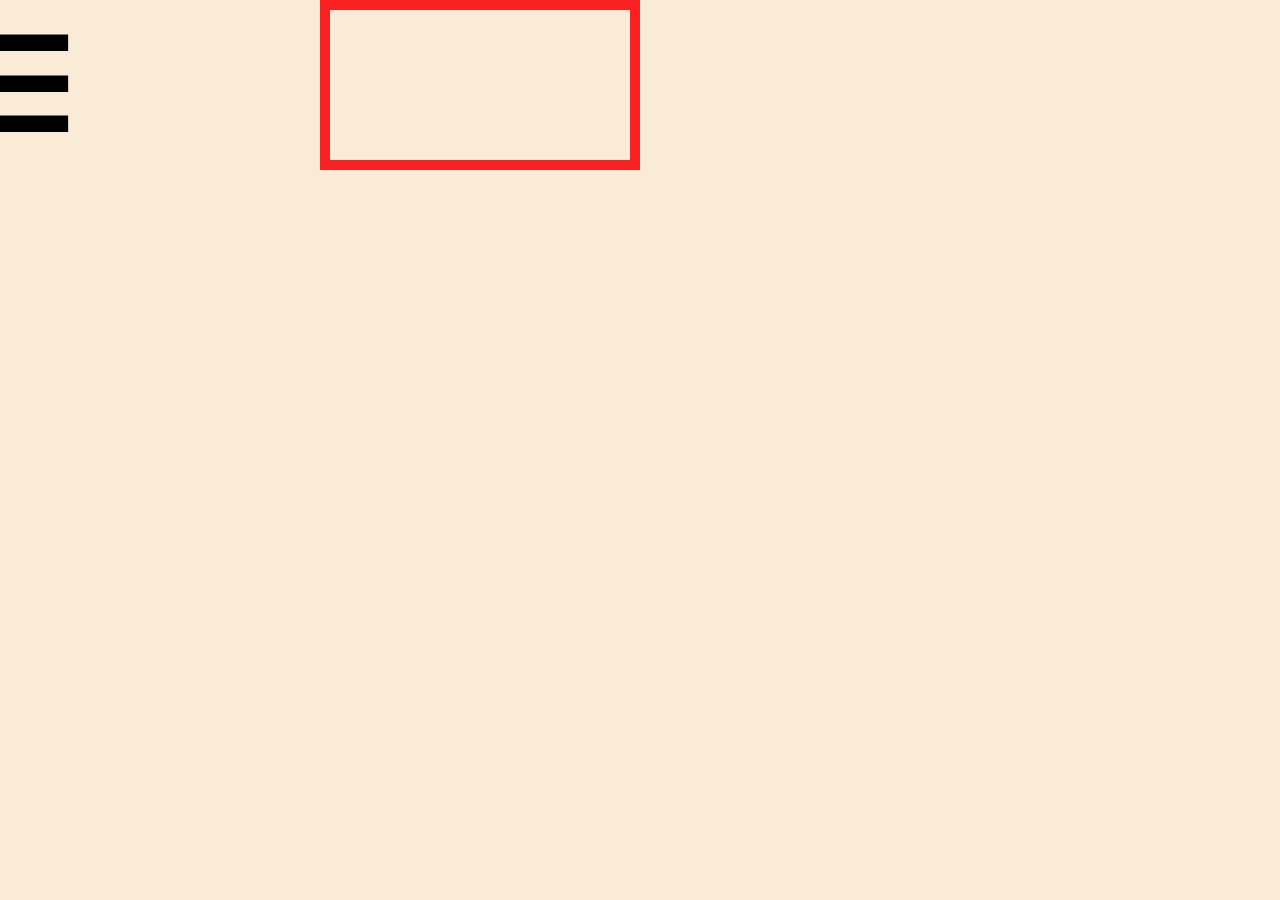
==== HCI Web/index.htm @ 9c1735cf "adding android web app support" ====
<html>
<link rel="manifest" href="manifest.json">
<head>

    <meta name="viewport" content="width=device-width, initial-scale=1.0, maximum-scale=1.0, user-scalable=no" />
    <title>DesktopLayout</title>
    <!-- Scripts -->
    <script src="https://ajax.googleapis.com/ajax/libs/jquery/1.10.2/jquery.min.js"></script>
    <script src="index/JS/lib/adapter.js"></script>
    <script src="./index/JS/index.js"></script>
    <!-- CSS -->
    <link rel="stylesheet" href="./index/CSS/index.css">
    <link href="https://fonts.googleapis.com/css?family=Lato" rel="stylesheet">


</head>
<body onload="onLoadFunction()">

<div class="phoneDiv">
    <video autoplay class="phoneDiv-phone"></video>
</div>

<button class="navBar-toggle" id="navBar-toggle" onclick="toggleNav()">&#9776;</button>
<div class="navBar" id="navBar">

    <h1 class="navBar-post navBar-title">Emojify</h1>
    <button class="navBar-post navBar-button">New Game</button>
    <button class="navBar-post navBar-button">Profile</button>
    <button class="navBar-post navBar-button">Setting</button>
    <button class="navBar-post navBar-button">Dixhuxen</button>
</div>
<div class="navBar-hideBar" id="navBar-hideBar"></div>

</body>
</html>
---- HCI Web/index/CSS/index.css ----
@media screen and (max-height: 450px) {

}


* {
    padding: 0px;
    margin: 0px;
}

body {
    background-color: #faebd7;
    font-family: 'Lato', sans-serif;
}

video {
    border: 10px solid #fa2123;
}



/* Phone Div */
.phoneDiv {
    width: 50vw;
    display: block;
    margin: 0px auto;
}

/* navBarToggle */
.navBar-toggle {
    z-index: 100;
    position: fixed;
    display: block;
    top: 1.2%;
    left: -1vw;
    outline: 0;
    border: none;
    background-color: transparent;
    font-weight: bold;
    font-size: 10vw;
    transition: 0.5s;
}

/* navBar */
.navBar {
    z-index: 5;
    position: fixed;
    display: block;
    width: 60vw;
    top: 0;
    left: 0;
    bottom: 0;
    background-color: #ffbf17;
    transition: 0.5s;
    /*background: linear-gradient(to right, rgba(192, 77, 249, 0.3), rgba(255, 0, 0, 0));*/
}

.navBar-title {
    font-weight: bold;
    font-size: 12vw;
    background-color: transparent;
    padding: 2vw;
    text-align: center;
}

.navBar-post {
    width: 100%;
    border: none;
}

.navBar-button {
    font-weight: bold;
    font-size: 7vw;
    background-color: transparent;
    padding: 2vw 10vw;
    text-align: left;
    border: none;
    transition: 0.3s;
}

.navBar-button:hover {
    color: #000bff;
    margin-left: 2px;
    border: none;
}

.navBar-button:focus {
    text-decoration: none;
    outline: none;
}

.navBar-hideBar {
    z-index: 0;
    position: fixed;
    display: block;
    top: 0;
    left: 0;
    right: 0;
    bottom: 0;
    width: 100vw;
    background-color: #000;
    opacity: 0.3;
}
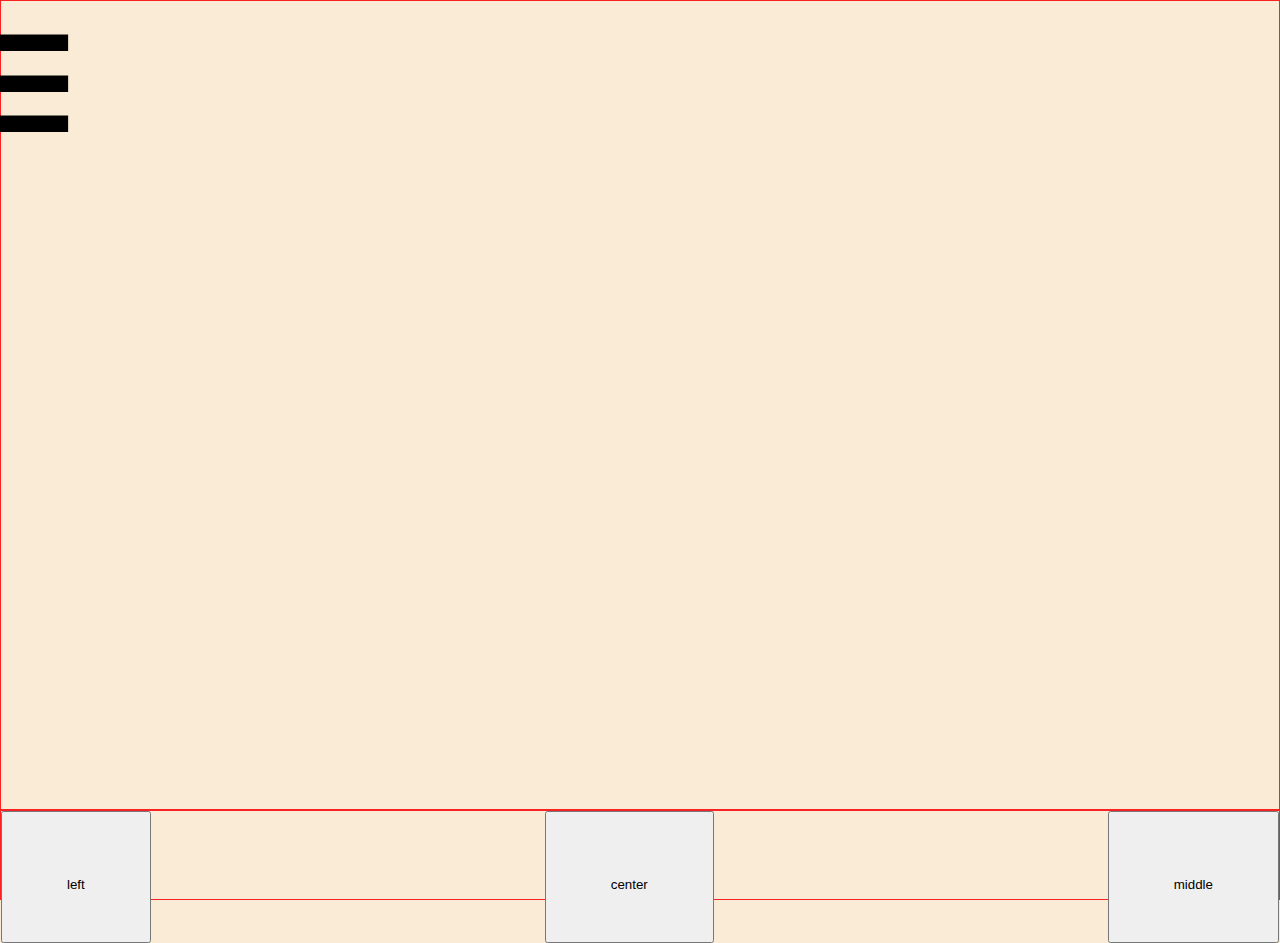
==== commit 82a005b6: "some changes" ====
--- a/HCI Web/index.htm
+++ b/HCI Web/index.htm
@@ -20,6 +20,12 @@
     <video autoplay class="phoneDiv-phone"></video>
 </div>
 
+<div class="actionBar">
+    <button class="actionBar-button actionBar-button-left">left</button>
+    <button class="actionBar-button actionBar-button-center">center</button>
+    <button class="actionBar-button actionBar-button-right">middle</button>
+</div>
+
 <button class="navBar-toggle" id="navBar-toggle" onclick="toggleNav()">&#9776;</button>
 <div class="navBar" id="navBar">
 
@@ -31,5 +37,8 @@
 </div>
 <div class="navBar-hideBar" id="navBar-hideBar"></div>
 
+
+
+
 </body>
 </html>--- a/HCI Web/index/CSS/index.css
+++ b/HCI Web/index/CSS/index.css
@@ -14,16 +14,36 @@
 }
 
 video {
-    border: 10px solid #fa2123;
+    box-sizing: border-box;
+    border: 1px solid #fa2123;
+    height: 100%;
+    width: 100%;
 }
 
 
 
 /* Phone Div */
 .phoneDiv {
-    width: 50vw;
+    width: 100%;
+    height: 90%;
     display: block;
     margin: 0px auto;
+}
+
+
+/* actionBar */
+.actionBar {
+    width: 100%;
+    height:10%;
+    box-sizing: border-box;
+    border: 1px solid #fa2123;
+    display: flex;
+    justify-content: space-between;
+}
+
+.actionBar-button{
+    padding: 5vw;
+
 }
 
 /* navBarToggle */
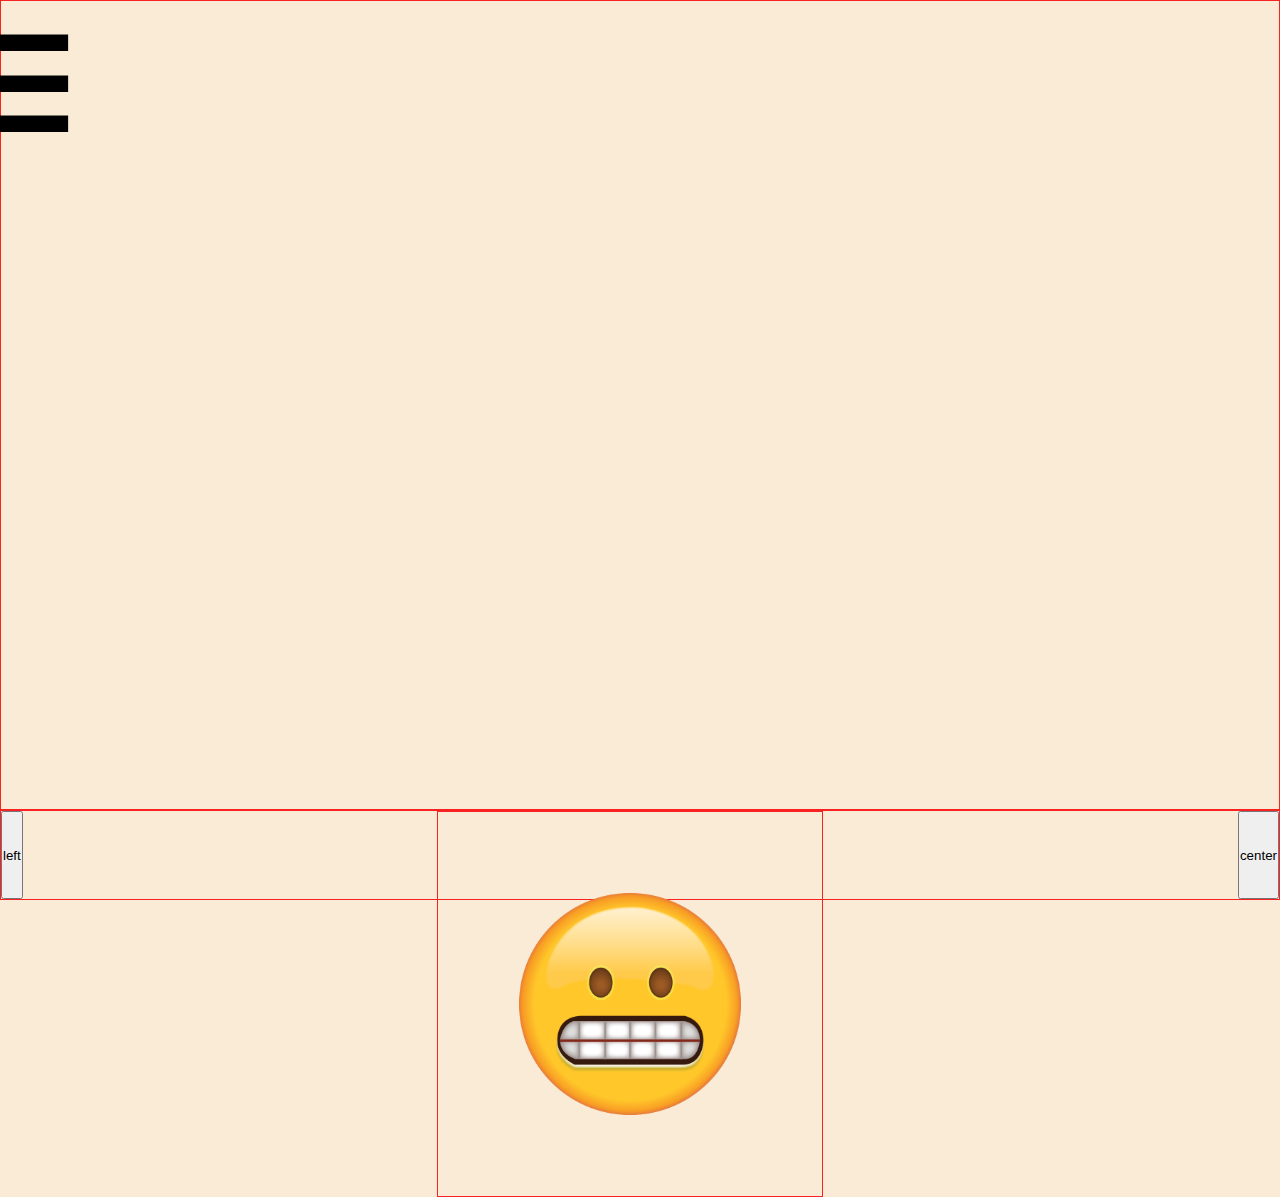
==== commit 379a7c29: "update" ====
--- a/HCI Web/index.htm
+++ b/HCI Web/index.htm
@@ -2,7 +2,7 @@
 <link rel="manifest" href="manifest.json">
 <head>
 
-    <meta name="viewport" content="width=device-width, initial-scale=1.0, maximum-scale=1.0, user-scalable=no" />
+    <meta name="viewport" content="width=device-width, initial-scale=1.0, maximum-scale=1.0, user-scalable=no"/>
     <title>DesktopLayout</title>
     <!-- Scripts -->
     <script src="https://ajax.googleapis.com/ajax/libs/jquery/1.10.2/jquery.min.js"></script>
@@ -22,22 +22,21 @@
 
 <div class="actionBar">
     <button class="actionBar-button actionBar-button-left">left</button>
+
+    <div class="actionBar-button actionBar-button-right">
+        <img class="actionBar-button-image" src="index/RES/grimasse.png"/>
+    </div>
     <button class="actionBar-button actionBar-button-center">center</button>
-    <button class="actionBar-button actionBar-button-right">middle</button>
-</div>
 
-<button class="navBar-toggle" id="navBar-toggle" onclick="toggleNav()">&#9776;</button>
-<div class="navBar" id="navBar">
-
-    <h1 class="navBar-post navBar-title">Emojify</h1>
-    <button class="navBar-post navBar-button">New Game</button>
-    <button class="navBar-post navBar-button">Profile</button>
-    <button class="navBar-post navBar-button">Setting</button>
-    <button class="navBar-post navBar-button">Dixhuxen</button>
-</div>
-<div class="navBar-hideBar" id="navBar-hideBar"></div>
-
-
+    <button class="navBar-toggle" id="navBar-toggle" onclick="toggleNav()">&#9776;</button>
+    <div class="navBar" id="navBar">
+        <h1 class="navBar-post navBar-title">Emojify</h1>
+        <button class="navBar-post navBar-button">New Game</button>
+        <button class="navBar-post navBar-button">Profile</button>
+        <button class="navBar-post navBar-button">Setting</button>
+        <button class="navBar-post navBar-button">Dixhuxen</button>
+    </div>
+    <div class="navBar-hideBar" id="navBar-hideBar"></div>
 
 
 </body>
--- a/HCI Web/index/CSS/index.css
+++ b/HCI Web/index/CSS/index.css
@@ -42,8 +42,14 @@
 }
 
 .actionBar-button{
-    padding: 5vw;
 
+}
+
+.actionBar-button-image {
+    border: 1px solid #fa2123;
+    width: 30vw;
+    height: 30vw;
+    top: -10px
 }
 
 /* navBarToggle */
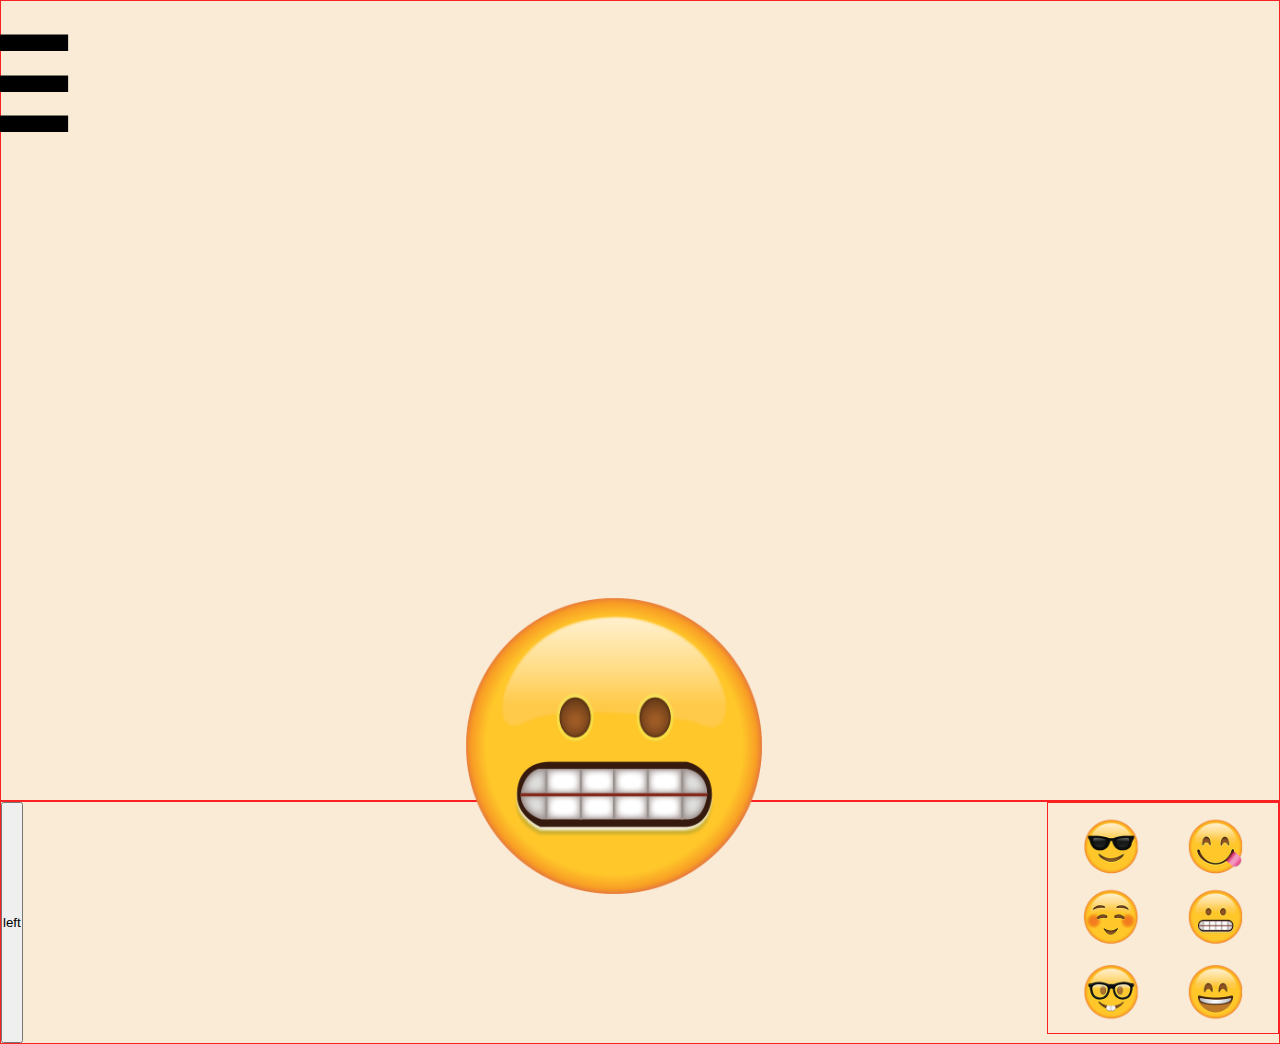
==== commit 0119be23: "changed some layout" ====
--- a/HCI Web/index.htm
+++ b/HCI Web/index.htm
@@ -22,21 +22,26 @@
 
 <div class="actionBar">
     <button class="actionBar-button actionBar-button-left">left</button>
+    <div class="actionBar-button actionBar-button-right">
+        <img class="actionBar-button-image-right" src="index/RES/buttons/selectemoji.png"/>
+    </div>
+</div>
 
-    <div class="actionBar-button actionBar-button-right">
-        <img class="actionBar-button-image" src="index/RES/grimasse.png"/>
-    </div>
-    <button class="actionBar-button actionBar-button-center">center</button>
 
-    <button class="navBar-toggle" id="navBar-toggle" onclick="toggleNav()">&#9776;</button>
-    <div class="navBar" id="navBar">
-        <h1 class="navBar-post navBar-title">Emojify</h1>
-        <button class="navBar-post navBar-button">New Game</button>
-        <button class="navBar-post navBar-button">Profile</button>
-        <button class="navBar-post navBar-button">Setting</button>
-        <button class="navBar-post navBar-button">Dixhuxen</button>
-    </div>
-    <div class="navBar-hideBar" id="navBar-hideBar"></div>
+<div class="">
+    <img class="emojiBar-button-image" src="index/RES/grimasse.png"/>
+</div>
+
+
+<button class="navBar-toggle" id="navBar-toggle" onclick="toggleNav()">&#9776;</button>
+<div class="navBar" id="navBar">
+    <h1 class="navBar-post navBar-title">Emojify</h1>
+    <button class="navBar-post navBar-button">New Game</button>
+    <button class="navBar-post navBar-button">Profile</button>
+    <button class="navBar-post navBar-button">Setting</button>
+    <button class="navBar-post navBar-button">Dixhuxen</button>
+</div>
+<div class="navBar-hideBar" id="navBar-hideBar"></div>
 
 
 </body>
--- a/HCI Web/index/CSS/index.css
+++ b/HCI Web/index/CSS/index.css
@@ -25,7 +25,7 @@
 /* Phone Div */
 .phoneDiv {
     width: 100%;
-    height: 90%;
+    height: 89%;
     display: block;
     margin: 0px auto;
 }
@@ -34,7 +34,7 @@
 /* actionBar */
 .actionBar {
     width: 100%;
-    height:10%;
+    height: 19vw;
     box-sizing: border-box;
     border: 1px solid #fa2123;
     display: flex;
@@ -49,7 +49,24 @@
     border: 1px solid #fa2123;
     width: 30vw;
     height: 30vw;
-    top: -10px
+    bottom: 0px;
+}
+
+.actionBar-button-image-right {
+    border: 1px solid #fa2123;
+    width: 18vw;
+    height: 18vw;
+    bottom: 0px;
+}
+
+/* emojiBar*/
+.emojiBar-button-image {
+    display: block;
+    position: fixed;
+    bottom: -8vw;
+    left: 28vw;
+    width: 40vw;
+    height: 40vw;
 }
 
 /* navBarToggle */
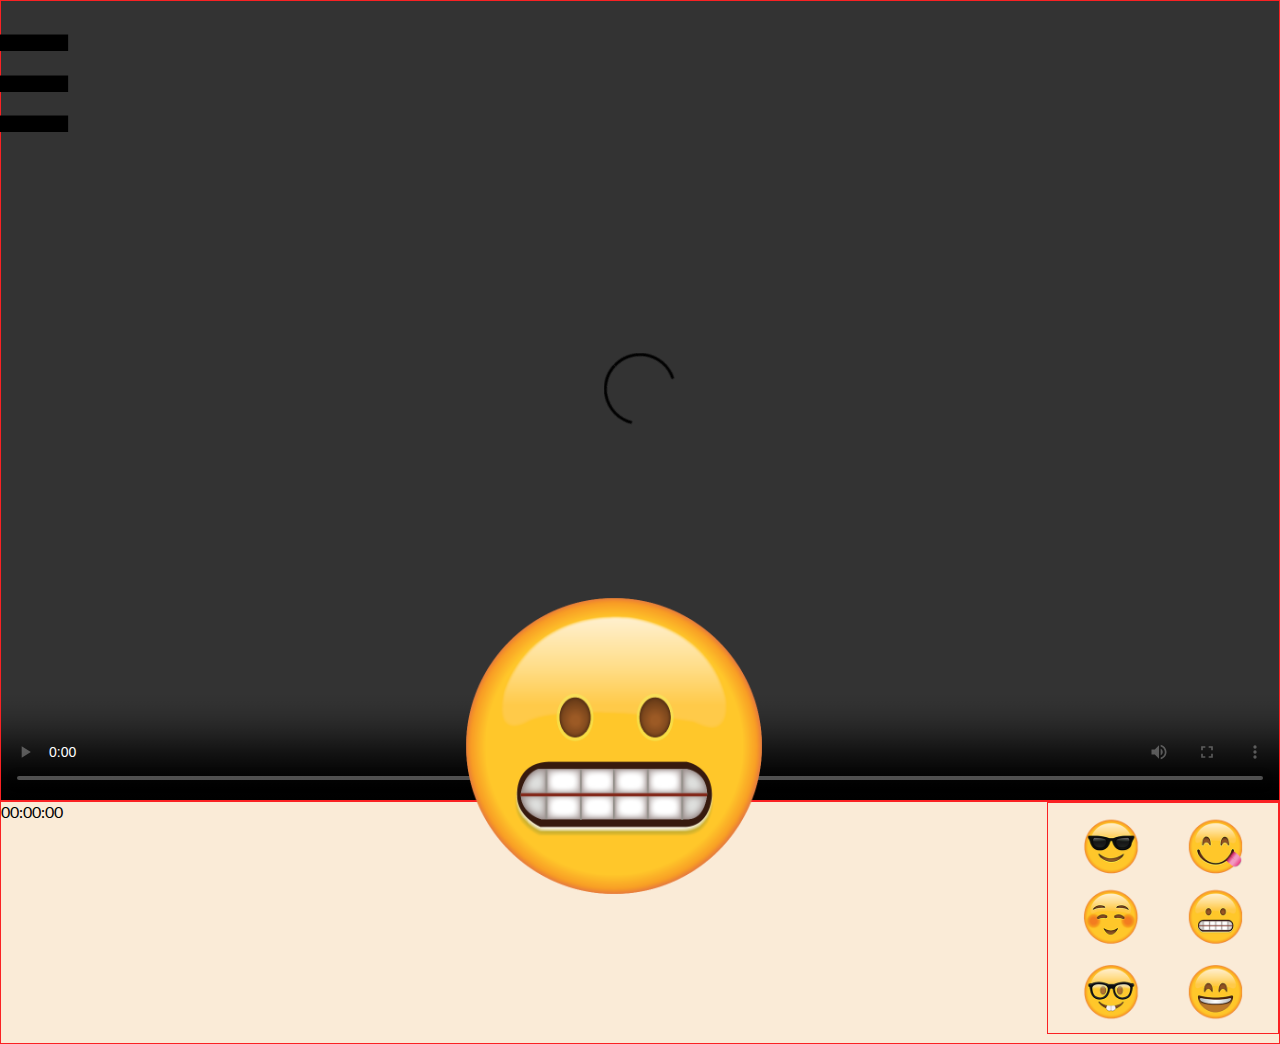
==== commit 4b88ed95: "Cam still not working doe" ====
--- a/HCI Web/index.htm
+++ b/HCI Web/index.htm
@@ -1,3 +1,5 @@
+
+<!DOCTYPE html>
 <html>
 <link rel="manifest" href="manifest.json">
 <head>
@@ -6,30 +8,50 @@
     <title>DesktopLayout</title>
     <!-- Scripts -->
     <script src="https://ajax.googleapis.com/ajax/libs/jquery/1.10.2/jquery.min.js"></script>
-    <script src="index/JS/lib/adapter.js"></script>
+
     <script src="./index/JS/index.js"></script>
+
     <!-- CSS -->
     <link rel="stylesheet" href="./index/CSS/index.css">
+
     <link href="https://fonts.googleapis.com/css?family=Lato" rel="stylesheet">
 
 
 </head>
 <body onload="onLoadFunction()">
 
+
+<div id="overlay" onclick="hideEmojiSelector()">
+    <h1>Select an Emoji</h1>
+
+    <img src="index/RES/grimasse.png" onclick="setEmoji('Grimasse')"/>
+    <img src="index/RES/grinning.png" onclick="setEmoji('Grinning')"/>
+    <img src="index/RES/nerd.png" onclick="setEmoji('Nerd')"/>
+    <img src="index/RES/shy.png" onclick="setEmoji('Shy')"/>
+    <img src="index/RES/sunglasses.png" onclick="setEmoji('Sunglasses')"/>
+    <img src="index/RES/zunge.png" onclick="setEmoji('Zunge')"/>
+</div>
+
+
 <div class="phoneDiv">
-    <video autoplay class="phoneDiv-phone"></video>
+    <div id="container">
+        <video autoplay="true" id="videoElement" controls>
+            <source>
+        </video>
+    </div>
 </div>
 
 <div class="actionBar">
-    <button class="actionBar-button actionBar-button-left">left</button>
+    <div class="actionBar-button actionBar-button-left">00:00:00</div>
     <div class="actionBar-button actionBar-button-right">
-        <img class="actionBar-button-image-right" src="index/RES/buttons/selectemoji.png"/>
+        <img class="actionBar-button-image-right" src="index/RES/buttons/selectemoji.png"
+             onclick="showEmojiSelector()"/>
     </div>
 </div>
 
 
 <div class="">
-    <img class="emojiBar-button-image" src="index/RES/grimasse.png"/>
+    <img class="emojiBar-button-image" id="emojiPic" src="index/RES/grimasse.png"/>
 </div>
 
 
@@ -41,8 +63,8 @@
     <button class="navBar-post navBar-button">Setting</button>
     <button class="navBar-post navBar-button">Dixhuxen</button>
 </div>
-<div class="navBar-hideBar" id="navBar-hideBar"></div>
+<div class="navBar-hideBar" id="navBar-hideBar" onclick="toggleNav()"></div>
 
-
+<script src="./index/JS/video.js"></script>
 </body>
 </html>--- a/HCI Web/index/CSS/index.css
+++ b/HCI Web/index/CSS/index.css
@@ -1,7 +1,6 @@
 @media screen and (max-height: 450px) {
 
 }
-
 
 * {
     padding: 0px;
@@ -20,8 +19,6 @@
     width: 100%;
 }
 
-
-
 /* Phone Div */
 .phoneDiv {
     width: 100%;
@@ -29,7 +26,6 @@
     display: block;
     margin: 0px auto;
 }
-
 
 /* actionBar */
 .actionBar {
@@ -41,7 +37,7 @@
     justify-content: space-between;
 }
 
-.actionBar-button{
+.actionBar-button {
 
 }
 
@@ -145,9 +141,38 @@
     opacity: 0.3;
 }
 
+#overlay {
+    position: fixed; /* Sit on top of the page content */
+    display: none; /* Hidden by default */
+    width: 100%; /* Full width (cover the whole page) */
+    height: 100%; /* Full height (cover the whole page) */
+    top: 0;
+    left: 0;
+    right: 0;
+    bottom: 0;
+    background-color: rgba(0, 0, 0, 0.5); /* Black background with opacity */
+    z-index: 2; /* Specify a stack order in case you're using a different order for other elements */
+    cursor: pointer; /* Add a pointer on hover */
+}
+
+#overlay img {
+    height: 30vw;
+    width: 30vw;
+}
+
+
+#container {
+    margin: 0px auto;
+}
+
+#videoElement {
+    position: static;
+    display: block;
+    width: 100%;
+    height: 89vh;
+    background-color: #fa2123;
+}
 
 
 
 
-
-
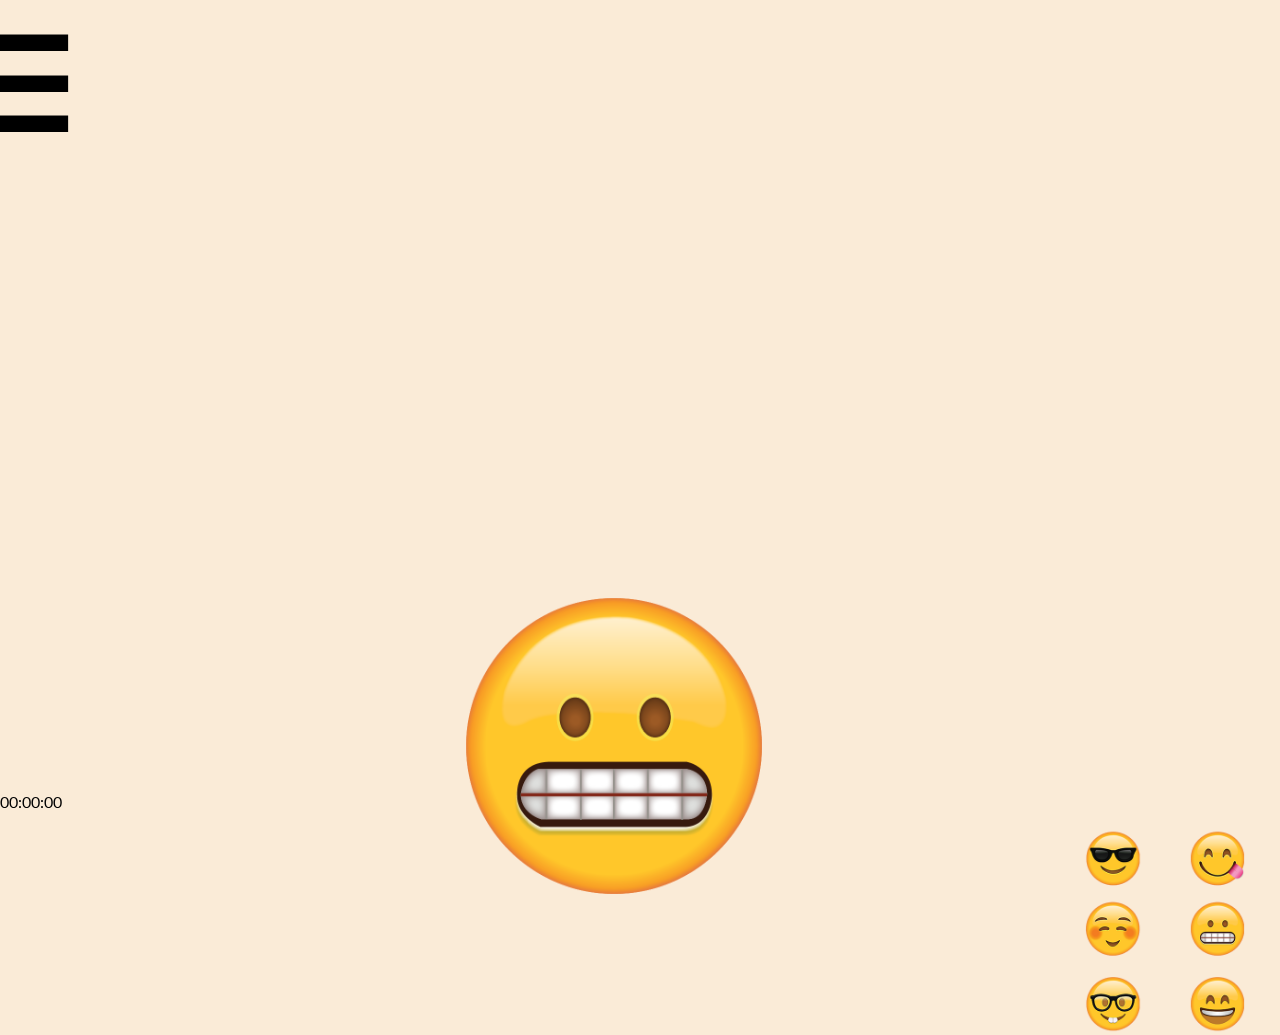
==== commit 627e57f6: "WORKING!!!!!!1111!1!111!!!1" ====
--- a/HCI Web/index.htm
+++ b/HCI Web/index.htm
@@ -1,21 +1,19 @@
-
 <!DOCTYPE html>
 <html>
+<!-- Google Chrome Web App Manifest-->
 <link rel="manifest" href="manifest.json">
 <head>
-
+    <!-- Meta -->
     <meta name="viewport" content="width=device-width, initial-scale=1.0, maximum-scale=1.0, user-scalable=no"/>
     <title>DesktopLayout</title>
+
     <!-- Scripts -->
     <script src="https://ajax.googleapis.com/ajax/libs/jquery/1.10.2/jquery.min.js"></script>
-
     <script src="./index/JS/index.js"></script>
 
     <!-- CSS -->
     <link rel="stylesheet" href="./index/CSS/index.css">
-
     <link href="https://fonts.googleapis.com/css?family=Lato" rel="stylesheet">
-
 
 </head>
 <body onload="onLoadFunction()">
@@ -23,7 +21,6 @@
 
 <div id="overlay" onclick="hideEmojiSelector()">
     <h1>Select an Emoji</h1>
-
     <img src="index/RES/grimasse.png" onclick="setEmoji('Grimasse')"/>
     <img src="index/RES/grinning.png" onclick="setEmoji('Grinning')"/>
     <img src="index/RES/nerd.png" onclick="setEmoji('Nerd')"/>
@@ -33,14 +30,13 @@
 </div>
 
 
-<div class="phoneDiv">
-    <div id="container">
-        <video autoplay="true" id="videoElement" controls>
-            <source>
-        </video>
-    </div>
+<div id="container">
+    <video autoplay="true" id="videoElement">
+    </video>
 </div>
+<div class="videoSpacer"></div>
 
+<!-- Action Bar: With Emoji, and Selector -->
 <div class="actionBar">
     <div class="actionBar-button actionBar-button-left">00:00:00</div>
     <div class="actionBar-button actionBar-button-right">
@@ -48,13 +44,11 @@
              onclick="showEmojiSelector()"/>
     </div>
 </div>
-
-
 <div class="">
     <img class="emojiBar-button-image" id="emojiPic" src="index/RES/grimasse.png"/>
 </div>
 
-
+<!-- Nav Bar: Side Menu -->
 <button class="navBar-toggle" id="navBar-toggle" onclick="toggleNav()">&#9776;</button>
 <div class="navBar" id="navBar">
     <h1 class="navBar-post navBar-title">Emojify</h1>
@@ -65,6 +59,8 @@
 </div>
 <div class="navBar-hideBar" id="navBar-hideBar" onclick="toggleNav()"></div>
 
+
+
 <script src="./index/JS/video.js"></script>
 </body>
 </html>--- a/HCI Web/index/CSS/index.css
+++ b/HCI Web/index/CSS/index.css
@@ -12,12 +12,6 @@
     font-family: 'Lato', sans-serif;
 }
 
-video {
-    box-sizing: border-box;
-    border: 1px solid #fa2123;
-    height: 100%;
-    width: 100%;
-}
 
 /* Phone Div */
 .phoneDiv {
@@ -32,30 +26,25 @@
     width: 100%;
     height: 19vw;
     box-sizing: border-box;
-    border: 1px solid #fa2123;
     display: flex;
     justify-content: space-between;
-}
-
-.actionBar-button {
-
+    overflow: hidden;
 }
 
 .actionBar-button-image {
-    border: 1px solid #fa2123;
     width: 30vw;
     height: 30vw;
     bottom: 0px;
 }
 
 .actionBar-button-image-right {
-    border: 1px solid #fa2123;
     width: 18vw;
     height: 18vw;
-    bottom: 0px;
+    margin-top: 10%;
+    margin-right: 5%;
 }
 
-/* emojiBar*/
+/* emojiBar */
 .emojiBar-button-image {
     display: block;
     position: fixed;
@@ -64,6 +53,7 @@
     width: 40vw;
     height: 40vw;
 }
+
 
 /* navBarToggle */
 .navBar-toggle {
@@ -79,6 +69,7 @@
     font-size: 10vw;
     transition: 0.5s;
 }
+
 
 /* navBar */
 .navBar {
@@ -141,6 +132,8 @@
     opacity: 0.3;
 }
 
+
+/* Overlay */
 #overlay {
     position: fixed; /* Sit on top of the page content */
     display: none; /* Hidden by default */
@@ -161,18 +154,26 @@
 }
 
 
+/* Video */
 #container {
     margin: 0px auto;
 }
 
 #videoElement {
-    position: static;
+    z-index: -1;
+    position: fixed;
     display: block;
-    width: 100%;
-    height: 89vh;
-    background-color: #fa2123;
+    top: 0;
+    left: -55%;
+    width: 210%;
+    height: auto;
+
 }
 
 
-
-
+/* Video Spacer */
+.videoSpacer {
+    display: block;
+    top: 0;
+    height: 88vh;
+}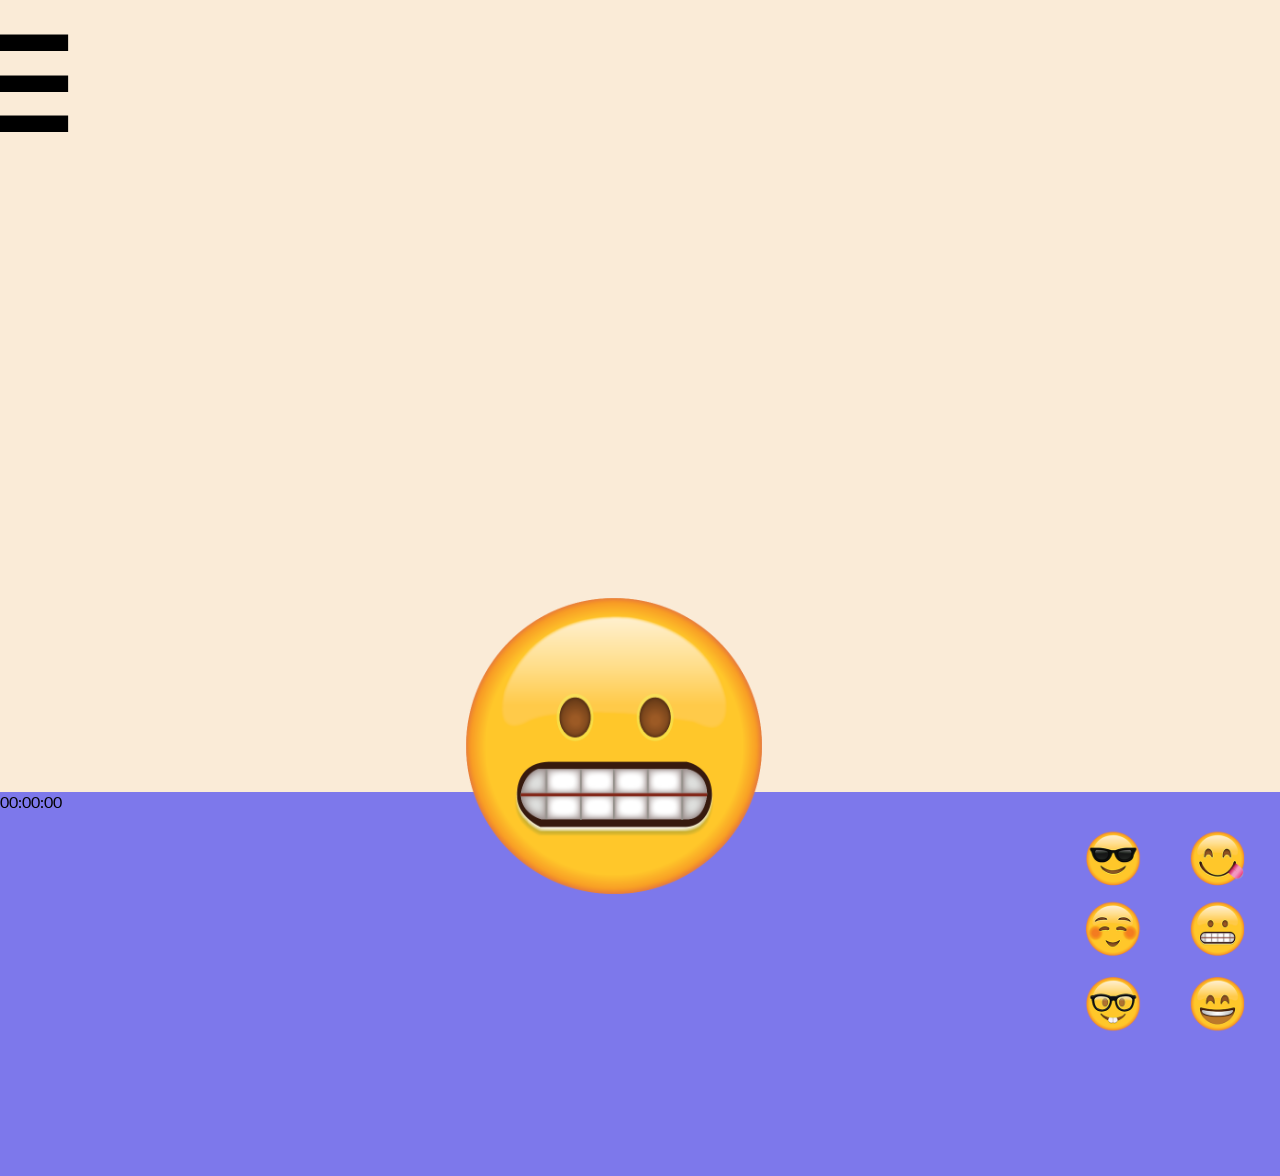
==== commit d62d7075: "scaling" ====
--- a/HCI Web/index.htm
+++ b/HCI Web/index.htm
@@ -36,6 +36,7 @@
 </div>
 <div class="videoSpacer"></div>
 
+
 <!-- Action Bar: With Emoji, and Selector -->
 <div class="actionBar">
     <div class="actionBar-button actionBar-button-left">00:00:00</div>
@@ -47,6 +48,7 @@
 <div class="">
     <img class="emojiBar-button-image" id="emojiPic" src="index/RES/grimasse.png"/>
 </div>
+
 
 <!-- Nav Bar: Side Menu -->
 <button class="navBar-toggle" id="navBar-toggle" onclick="toggleNav()">&#9776;</button>
@@ -62,5 +64,8 @@
 
 
 <script src="./index/JS/video.js"></script>
+<script>
+    scaleVideo();
+</script>
 </body>
 </html>--- a/HCI Web/index/CSS/index.css
+++ b/HCI Web/index/CSS/index.css
@@ -10,8 +10,8 @@
 body {
     background-color: #faebd7;
     font-family: 'Lato', sans-serif;
+    overflow: hidden;
 }
-
 
 /* Phone Div */
 .phoneDiv {
@@ -23,12 +23,13 @@
 
 /* actionBar */
 .actionBar {
+    position: absolute;
     width: 100%;
-    height: 19vw;
+    height: 30vw;
     box-sizing: border-box;
     display: flex;
     justify-content: space-between;
-    overflow: hidden;
+    background-color: rgba(0, 5, 255, 0.5);
 }
 
 .actionBar-button-image {
@@ -54,7 +55,6 @@
     height: 40vw;
 }
 
-
 /* navBarToggle */
 .navBar-toggle {
     z-index: 100;
@@ -69,7 +69,6 @@
     font-size: 10vw;
     transition: 0.5s;
 }
-
 
 /* navBar */
 .navBar {
@@ -132,7 +131,6 @@
     opacity: 0.3;
 }
 
-
 /* Overlay */
 #overlay {
     position: fixed; /* Sit on top of the page content */
@@ -153,27 +151,29 @@
     width: 30vw;
 }
 
-
 /* Video */
 #container {
-    margin: 0px auto;
+
 }
 
 #videoElement {
+    margin: 0;
+    padding: 0;
     z-index: -1;
     position: fixed;
     display: block;
     top: 0;
-    left: -55%;
-    width: 210%;
-    height: auto;
+    height: 100%;
+    width: auto;
+    left: 0;
+    margin-left: 0;
 
 }
-
 
 /* Video Spacer */
 .videoSpacer {
     display: block;
     top: 0;
     height: 88vh;
-}+
+}
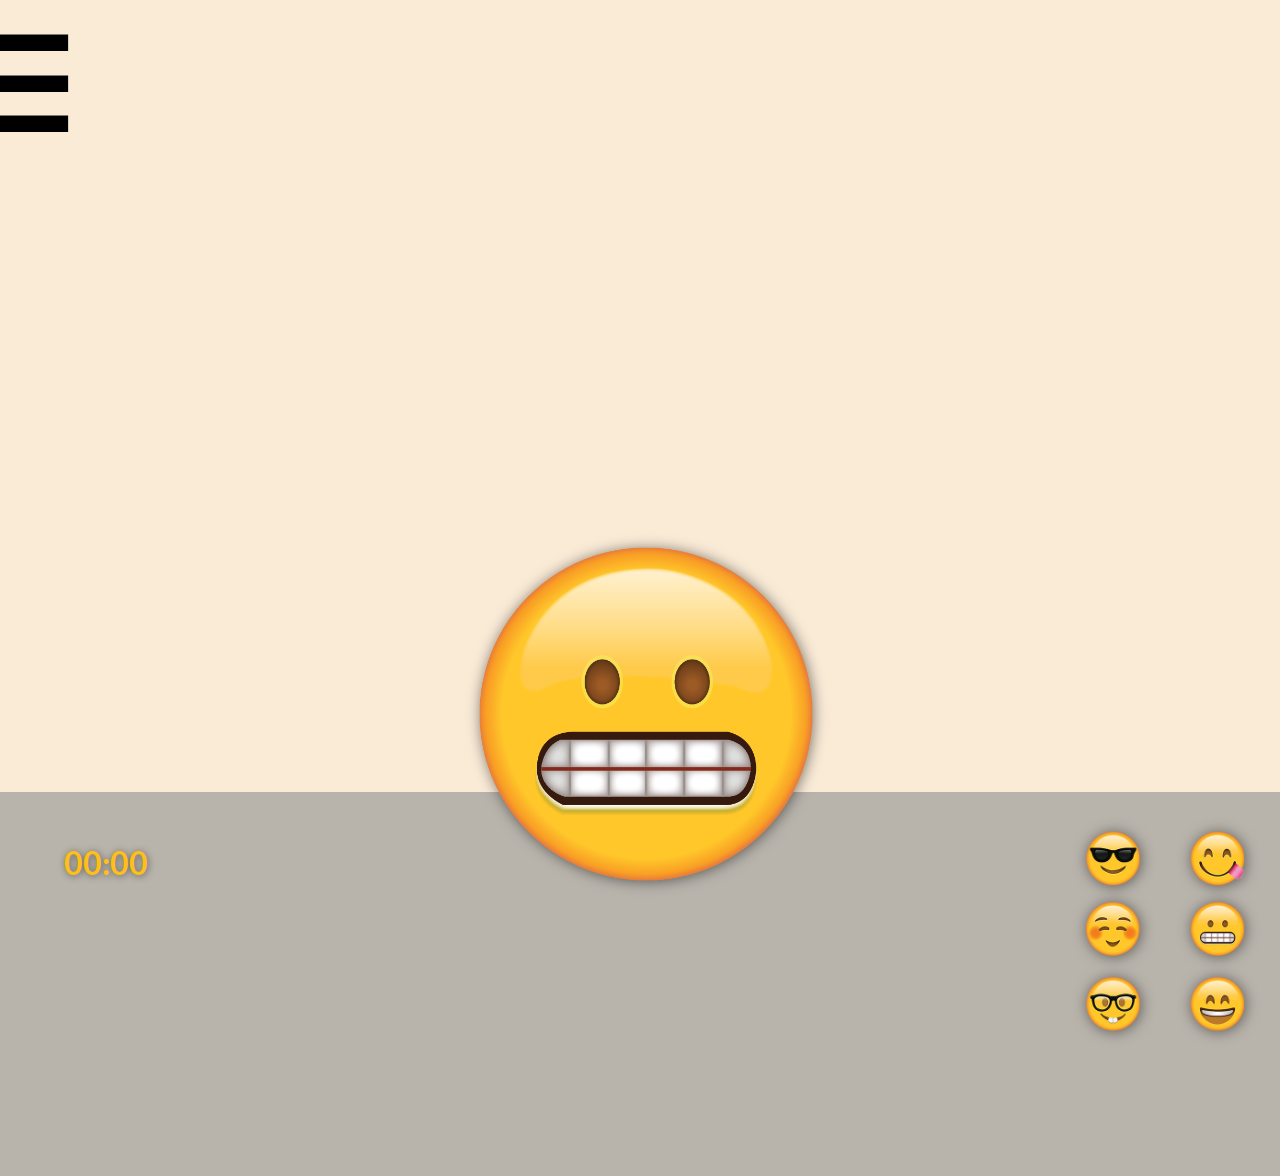
==== commit 6748da00: "added Video Chat" ====
--- a/HCI Web/index.htm
+++ b/HCI Web/index.htm
@@ -29,6 +29,10 @@
     <img src="index/RES/zunge.png" onclick="setEmoji('Zunge')"/>
 </div>
 
+<div id="containerVideo">
+    <video autoplay="true" id="overlayVideo" src="index/RES/partnerVideo.mp4" type="video/mp4" muted loop></video>
+</div>
+
 
 <div id="container">
     <video autoplay="true" id="videoElement">
@@ -39,7 +43,9 @@
 
 <!-- Action Bar: With Emoji, and Selector -->
 <div class="actionBar">
-    <div class="actionBar-button actionBar-button-left">00:00:00</div>
+    <div class="actionBar-button actionBar-button-left">
+        <p class="actionBar-timer">00:00</p>
+    </div>
     <div class="actionBar-button actionBar-button-right">
         <img class="actionBar-button-image-right" src="index/RES/buttons/selectemoji.png"
              onclick="showEmojiSelector()"/>
@@ -62,7 +68,6 @@
 <div class="navBar-hideBar" id="navBar-hideBar" onclick="toggleNav()"></div>
 
 
-
 <script src="./index/JS/video.js"></script>
 <script>
     scaleVideo();
--- a/HCI Web/index/CSS/index.css
+++ b/HCI Web/index/CSS/index.css
@@ -29,7 +29,18 @@
     box-sizing: border-box;
     display: flex;
     justify-content: space-between;
-    background-color: rgba(0, 5, 255, 0.5);
+    background-color: rgba(130, 134, 137, 0.55);
+}
+
+.actionBar-timer {
+    font-weight: bold;
+    font-family: 'Lato', sans-serif;
+    color: #ffbf17;
+    text-shadow: 1px 1px 7px rgba(0,0,0,0.5);
+    font-size: 2em;
+    margin-left: 5vw;
+    margin-top: 4vw;
+
 }
 
 .actionBar-button-image {
@@ -43,6 +54,8 @@
     height: 18vw;
     margin-top: 10%;
     margin-right: 5%;
+    -webkit-filter: drop-shadow(1px 1px 7px rgba(0,0,0,0.5));
+    drop-shadow(1px 1px 7px rgba(0,0,0,0.5));
 }
 
 /* emojiBar */
@@ -51,8 +64,12 @@
     position: fixed;
     bottom: -8vw;
     left: 28vw;
-    width: 40vw;
-    height: 40vw;
+    width: 45vw;
+    height: 45vw;
+
+    -webkit-filter: drop-shadow(1px 1px 7px rgba(0,0,0,0.5));
+    drop-shadow(1px 1px 7px rgba(0,0,0,0.5));
+
 }
 
 /* navBarToggle */
@@ -177,3 +194,30 @@
     height: 88vh;
 
 }
+
+
+/* Chat Video */
+#containerVideo {
+    width: 50%;
+    max-height: 200px;
+    overflow: hidden;
+    position: fixed;
+    right: 0px;
+
+
+
+}
+
+#overlayVideo {
+    display: none;
+    width: 60%;
+    height: auto;
+    margin-top: 10%;
+    margin-left : 27%;
+    margin-bottom: 20%;
+    border: 2px solid #ffbf17;
+    border-radius: 50%;
+    -webkit-filter: drop-shadow(1px 1px 7px rgba(0,0,0,0.5));
+drop-shadow(1px 1px 7px rgba(0,0,0,0.5));
+
+}